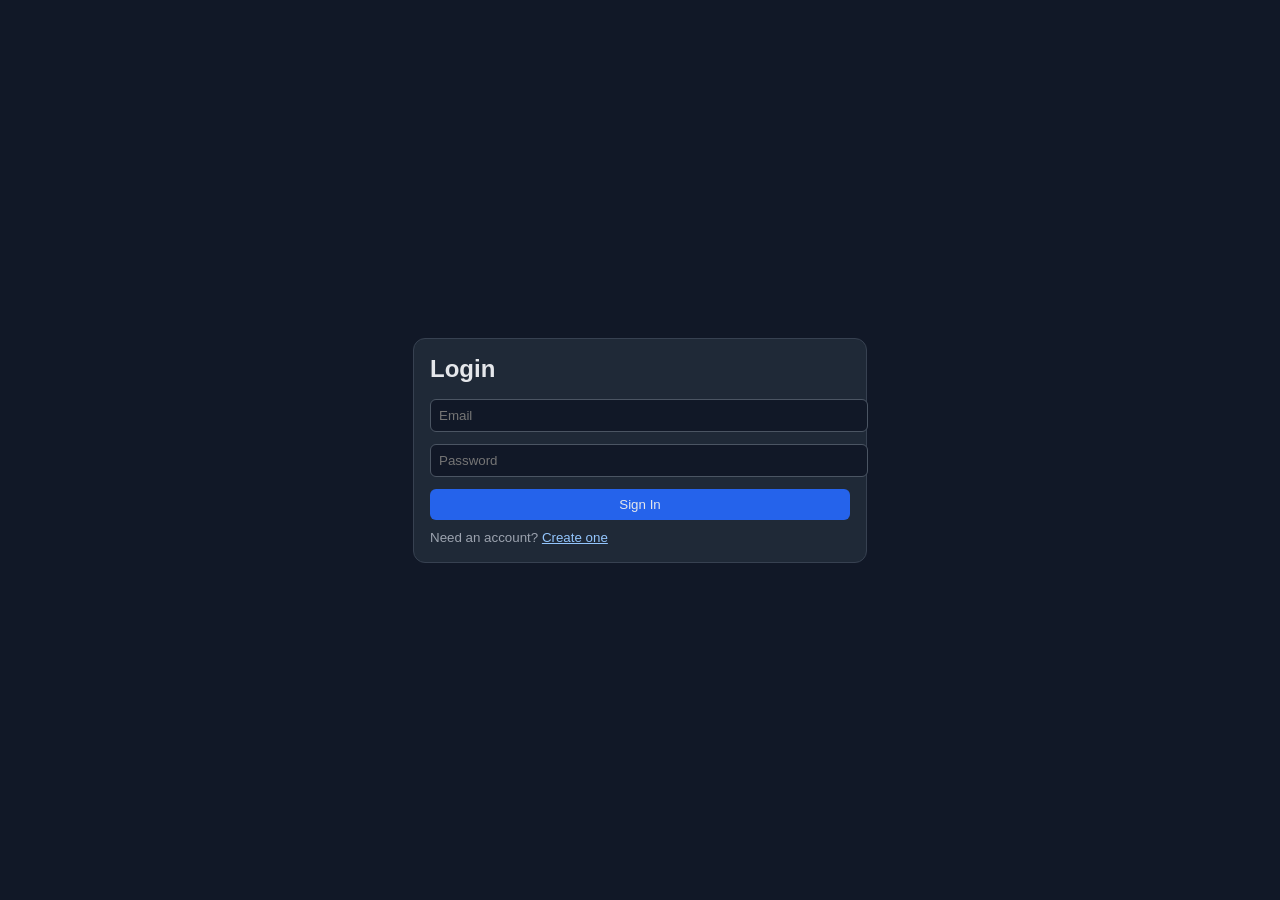
==== web/login.html @ 6c9cba86 "Redesign authentication flow with dedicated login and signup pages. This separates auth from the ope" ====
<!doctype html>
<html lang="en">
  <head>
    <meta charset="utf-8" />
    <meta name="viewport" content="width=device-width, initial-scale=1" />
    <title>Narrative Login</title>
    <style>
      :root { font-family: Arial, sans-serif; color-scheme: dark; }
      body { margin: 0; min-height: 100vh; display: grid; place-items: center; background: #111827; color: #e5e7eb; }
      .card { width: min(420px, 92vw); background: #1f2937; border: 1px solid #374151; border-radius: 12px; padding: 1rem; }
      h1 { margin: 0 0 0.75rem; }
      input, button { width: 100%; margin: 0.25rem 0 0.5rem; background: #111827; color: #e5e7eb; border: 1px solid #4b5563; border-radius: 6px; padding: 0.5rem; }
      button { cursor: pointer; background: #2563eb; border: 0; }
      a { color: #93c5fd; }
      small { color: #9ca3af; }
    </style>
  </head>
  <body>
    <section class="card">
      <h1>Login</h1>
      <form id="loginForm">
        <input name="email" type="email" placeholder="Email" autocomplete="username" required />
        <input name="password" type="password" placeholder="Password" autocomplete="current-password" required />
        <button type="submit">Sign In</button>
      </form>
      <small>Need an account? <a href="/signup">Create one</a></small>
    </section>
    <script>
      if (localStorage.getItem("narrative_token")) {
        window.location.replace("/");
      }
      document.getElementById("loginForm").addEventListener("submit", async (e) => {
        e.preventDefault();
        const payload = Object.fromEntries(new FormData(e.target).entries());
        const res = await fetch("/api/auth/login", {
          method: "POST",
          headers: { "Content-Type": "application/json" },
          body: JSON.stringify(payload),
        });
        const data = await res.json();
        if (!res.ok) return alert(data.detail || "Login failed");
        localStorage.setItem("narrative_token", data.access_token);
        window.location.replace("/");
      });
    </script>
  </body>
</html>
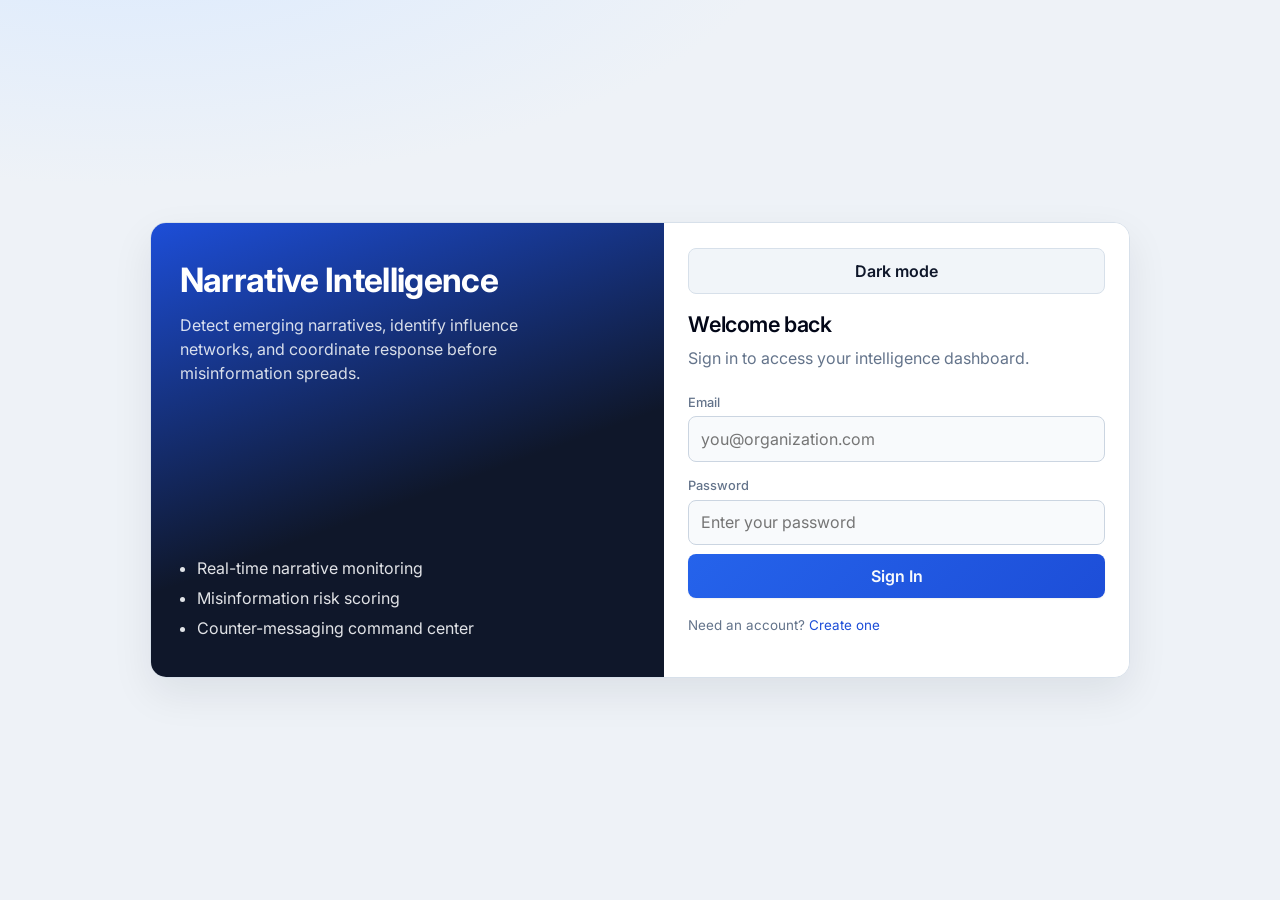
==== commit 22b6e74a: "Redesign UI with a professional enterprise intelligence experience. Introduce a shared design system" ====
--- a/web/login.html
+++ b/web/login.html
@@ -3,28 +3,50 @@
   <head>
     <meta charset="utf-8" />
     <meta name="viewport" content="width=device-width, initial-scale=1" />
-    <title>Narrative Login</title>
-    <style>
-      :root { font-family: Arial, sans-serif; color-scheme: dark; }
-      body { margin: 0; min-height: 100vh; display: grid; place-items: center; background: #111827; color: #e5e7eb; }
-      .card { width: min(420px, 92vw); background: #1f2937; border: 1px solid #374151; border-radius: 12px; padding: 1rem; }
-      h1 { margin: 0 0 0.75rem; }
-      input, button { width: 100%; margin: 0.25rem 0 0.5rem; background: #111827; color: #e5e7eb; border: 1px solid #4b5563; border-radius: 6px; padding: 0.5rem; }
-      button { cursor: pointer; background: #2563eb; border: 0; }
-      a { color: #93c5fd; }
-      small { color: #9ca3af; }
-    </style>
+    <title>Login | Narrative</title>
+    <script>
+      (function () {
+        var t = localStorage.getItem("narrative_theme");
+        if (!t && window.matchMedia("(prefers-color-scheme: light)").matches) t = "light";
+        document.documentElement.setAttribute("data-theme", t || "dark");
+      })();
+    </script>
+    <link rel="stylesheet" href="/web/theme.css" />
+    <script src="/web/theme.js" defer></script>
   </head>
-  <body>
-    <section class="card">
-      <h1>Login</h1>
-      <form id="loginForm">
-        <input name="email" type="email" placeholder="Email" autocomplete="username" required />
-        <input name="password" type="password" placeholder="Password" autocomplete="current-password" required />
-        <button type="submit">Sign In</button>
-      </form>
-      <small>Need an account? <a href="/signup">Create one</a></small>
-    </section>
+  <body class="auth-page">
+    <div class="auth-shell">
+      <aside class="auth-brand">
+        <div>
+          <h1>Narrative Intelligence</h1>
+          <p>Detect emerging narratives, identify influence networks, and coordinate response before misinformation spreads.</p>
+        </div>
+        <ul>
+          <li>Real-time narrative monitoring</li>
+          <li>Misinformation risk scoring</li>
+          <li>Counter-messaging command center</li>
+        </ul>
+      </aside>
+      <section class="auth-card">
+        <div class="auth-toolbar">
+          <button type="button" class="btn-secondary" data-theme-toggle>Light mode</button>
+        </div>
+        <h2>Welcome back</h2>
+        <p class="auth-subtitle">Sign in to access your intelligence dashboard.</p>
+        <form id="loginForm" class="form-grid">
+          <div>
+            <label for="email">Email</label>
+            <input id="email" name="email" type="email" placeholder="you@organization.com" autocomplete="username" required />
+          </div>
+          <div>
+            <label for="password">Password</label>
+            <input id="password" name="password" type="password" placeholder="Enter your password" autocomplete="current-password" required />
+          </div>
+          <button type="submit">Sign In</button>
+        </form>
+        <p class="auth-footer"><small>Need an account? <a href="/signup">Create one</a></small></p>
+      </section>
+    </div>
     <script>
       if (localStorage.getItem("narrative_token")) {
         window.location.replace("/");
--- a/web/theme.css
+++ b/web/theme.css
@@ -0,0 +1,743 @@
+@import url("https://fonts.googleapis.com/css2?family=Inter:wght@400;500;600;700&display=swap");
+
+:root,
+[data-theme="dark"] {
+  color-scheme: dark;
+  --bg: #070d1a;
+  --bg-gradient-top: #0f1c33;
+  --panel: #0f172a;
+  --panel-elevated: #131f35;
+  --panel-soft: #0b1324;
+  --sidebar: #0a1222;
+  --header: rgba(12, 20, 38, 0.92);
+  --border: #1e2d4a;
+  --border-soft: #16233b;
+  --text: #e2e8f0;
+  --text-strong: #f8fafc;
+  --muted: #94a3b8;
+  --brand: #4f8cff;
+  --brand-dark: #2563eb;
+  --brand-glow: rgba(79, 140, 255, 0.22);
+  --accent: #22d3ee;
+  --link: #93c5fd;
+  --nav-text: #cbd5e1;
+  --nav-hover: rgba(79, 140, 255, 0.12);
+  --nav-active: rgba(79, 140, 255, 0.2);
+  --pill: #1e293b;
+  --input-border: #273549;
+  --input-focus: rgba(79, 140, 255, 0.45);
+  --shadow-sm: 0 1px 2px rgba(0, 0, 0, 0.28);
+  --shadow: 0 14px 40px rgba(0, 0, 0, 0.35);
+  --overlay: rgba(2, 6, 23, 0.62);
+  --btn-secondary-bg: #152238;
+  --btn-secondary-text: #e2e8f0;
+  --harmful-bg: #7f1d1d;
+  --harmful-text: #fecaca;
+  --connected-bg: #064e3b;
+  --connected-text: #a7f3d0;
+  --success: #10b981;
+  --warning: #f59e0b;
+  --radius-sm: 8px;
+  --radius-md: 12px;
+  --radius-lg: 16px;
+}
+
+[data-theme="light"] {
+  color-scheme: light;
+  --bg: #eef2f7;
+  --bg-gradient-top: #dbeafe;
+  --panel: #ffffff;
+  --panel-elevated: #ffffff;
+  --panel-soft: #f8fafc;
+  --sidebar: #ffffff;
+  --header: rgba(255, 255, 255, 0.96);
+  --border: #d7e0ea;
+  --border-soft: #e8edf3;
+  --text: #0f172a;
+  --text-strong: #020617;
+  --muted: #64748b;
+  --brand: #2563eb;
+  --brand-dark: #1d4ed8;
+  --brand-glow: rgba(37, 99, 235, 0.14);
+  --accent: #0891b2;
+  --link: #1d4ed8;
+  --nav-text: #334155;
+  --nav-hover: rgba(37, 99, 235, 0.08);
+  --nav-active: rgba(37, 99, 235, 0.14);
+  --pill: #e2e8f0;
+  --input-border: #cbd5e1;
+  --input-focus: rgba(37, 99, 235, 0.28);
+  --shadow-sm: 0 1px 2px rgba(15, 23, 42, 0.06);
+  --shadow: 0 16px 40px rgba(15, 23, 42, 0.08);
+  --overlay: rgba(15, 23, 42, 0.32);
+  --btn-secondary-bg: #f1f5f9;
+  --btn-secondary-text: #0f172a;
+  --harmful-bg: #fee2e2;
+  --harmful-text: #991b1b;
+  --connected-bg: #d1fae5;
+  --connected-text: #065f46;
+  --success: #059669;
+  --warning: #d97706;
+}
+
+*,
+*::before,
+*::after {
+  box-sizing: border-box;
+}
+
+html {
+  -webkit-text-size-adjust: 100%;
+}
+
+body {
+  margin: 0;
+  font-family: Inter, "Segoe UI", system-ui, sans-serif;
+  background: radial-gradient(1200px 500px at 10% -10%, var(--bg-gradient-top) 0%, var(--bg) 55%);
+  color: var(--text);
+  min-height: 100vh;
+  overflow-x: hidden;
+  line-height: 1.5;
+}
+
+h1,
+h2,
+h3 {
+  margin: 0;
+  letter-spacing: -0.02em;
+  color: var(--text-strong);
+}
+
+h1 {
+  font-size: clamp(1.35rem, 2.8vw, 1.85rem);
+  font-weight: 700;
+}
+
+h2 {
+  font-size: 1.05rem;
+  font-weight: 600;
+}
+
+a {
+  color: var(--link);
+  text-decoration: none;
+}
+
+a:hover {
+  text-decoration: underline;
+}
+
+small {
+  color: var(--muted);
+  font-size: 0.84rem;
+}
+
+label {
+  display: block;
+  font-size: 0.8rem;
+  font-weight: 500;
+  color: var(--muted);
+  margin: 0.35rem 0 0.25rem;
+}
+
+input,
+button,
+textarea,
+select {
+  width: 100%;
+  margin: 0;
+  background: var(--panel-soft);
+  color: var(--text);
+  border: 1px solid var(--input-border);
+  border-radius: var(--radius-sm);
+  padding: 0.62rem 0.72rem;
+  font: inherit;
+  transition: border-color 0.15s ease, box-shadow 0.15s ease;
+}
+
+input:focus,
+textarea:focus,
+select:focus {
+  outline: none;
+  border-color: var(--brand);
+  box-shadow: 0 0 0 3px var(--input-focus);
+}
+
+textarea {
+  min-height: 5.5rem;
+  resize: vertical;
+}
+
+button {
+  cursor: pointer;
+  background: linear-gradient(135deg, var(--brand), var(--brand-dark));
+  border: 0;
+  color: #f8fafc;
+  font-weight: 600;
+  box-shadow: var(--shadow-sm);
+}
+
+button:hover {
+  filter: brightness(1.05);
+}
+
+button.btn-secondary {
+  background: var(--btn-secondary-bg);
+  color: var(--btn-secondary-text);
+  border: 1px solid var(--border);
+  box-shadow: none;
+}
+
+button.btn-ghost {
+  background: transparent;
+  color: var(--text);
+  border: 1px solid var(--border);
+  box-shadow: none;
+}
+
+.hidden {
+  display: none !important;
+}
+
+/* Auth */
+.auth-page {
+  min-height: 100vh;
+  display: grid;
+  place-items: center;
+  padding: 1rem;
+}
+
+.auth-shell {
+  width: min(980px, 100%);
+  display: grid;
+  grid-template-columns: 1.05fr 0.95fr;
+  border: 1px solid var(--border);
+  border-radius: var(--radius-lg);
+  overflow: hidden;
+  box-shadow: var(--shadow);
+  background: var(--panel);
+}
+
+.auth-brand {
+  padding: 2rem 1.8rem;
+  background: linear-gradient(160deg, var(--brand-dark), #0f172a 58%);
+  color: #f8fafc;
+  display: flex;
+  flex-direction: column;
+  justify-content: space-between;
+  gap: 1.5rem;
+}
+
+.auth-brand h1 {
+  color: #fff;
+  font-size: clamp(1.6rem, 3vw, 2.1rem);
+}
+
+.auth-brand p {
+  margin: 0.5rem 0 0;
+  color: rgba(248, 250, 252, 0.86);
+  max-width: 34ch;
+}
+
+.auth-brand ul {
+  margin: 0;
+  padding-left: 1.1rem;
+  color: rgba(248, 250, 252, 0.9);
+}
+
+.auth-brand li {
+  margin: 0.35rem 0;
+}
+
+.auth-card {
+  padding: 1.6rem 1.5rem;
+  background: var(--panel);
+}
+
+.auth-toolbar {
+  display: flex;
+  justify-content: flex-end;
+  margin-bottom: 0.85rem;
+}
+
+.auth-card h2 {
+  font-size: 1.35rem;
+  margin-bottom: 0.35rem;
+}
+
+.auth-subtitle {
+  margin: 0 0 1.1rem;
+  color: var(--muted);
+}
+
+.auth-footer {
+  margin-top: 0.85rem;
+}
+
+/* App shell */
+.app-layout {
+  display: grid;
+  grid-template-columns: 272px minmax(0, 1fr);
+  min-height: 100vh;
+}
+
+.sidebar-backdrop {
+  display: none;
+  position: fixed;
+  inset: 0;
+  background: var(--overlay);
+  z-index: 30;
+}
+
+.sidebar {
+  background: var(--sidebar);
+  border-right: 1px solid var(--border);
+  padding: 1rem 0.85rem 1.2rem;
+  position: sticky;
+  top: 0;
+  height: 100vh;
+  overflow-y: auto;
+  z-index: 40;
+}
+
+.brand {
+  display: flex;
+  align-items: center;
+  gap: 0.7rem;
+  padding: 0.35rem 0.45rem 1rem;
+  margin-bottom: 0.35rem;
+  border-bottom: 1px solid var(--border-soft);
+}
+
+.brand-mark {
+  width: 2.2rem;
+  height: 2.2rem;
+  border-radius: 10px;
+  display: grid;
+  place-items: center;
+  font-weight: 700;
+  color: #fff;
+  background: linear-gradient(135deg, var(--brand), var(--brand-dark));
+  box-shadow: 0 8px 18px var(--brand-glow);
+}
+
+.brand strong {
+  display: block;
+  font-size: 0.98rem;
+  color: var(--text-strong);
+}
+
+.brand small {
+  font-size: 0.72rem;
+  letter-spacing: 0.03em;
+  text-transform: uppercase;
+}
+
+.nav-group {
+  margin-bottom: 0.75rem;
+}
+
+.nav-label {
+  display: block;
+  color: var(--muted);
+  font-size: 0.7rem;
+  text-transform: uppercase;
+  margin: 0.65rem 0.4rem 0.35rem;
+  letter-spacing: 0.08em;
+  font-weight: 600;
+}
+
+.sidebar a {
+  display: flex;
+  align-items: center;
+  gap: 0.55rem;
+  color: var(--nav-text);
+  text-decoration: none;
+  padding: 0.52rem 0.62rem;
+  border-radius: var(--radius-sm);
+  font-size: 0.9rem;
+  font-weight: 500;
+  border: 1px solid transparent;
+}
+
+.sidebar a:hover {
+  background: var(--nav-hover);
+  text-decoration: none;
+}
+
+.sidebar a.active {
+  background: var(--nav-active);
+  color: var(--text-strong);
+  border-color: rgba(79, 140, 255, 0.25);
+}
+
+.nav-icon {
+  width: 1.1rem;
+  text-align: center;
+  opacity: 0.85;
+  font-size: 0.82rem;
+}
+
+.main-content {
+  padding: 1rem 1.25rem 2rem;
+  min-width: 0;
+}
+
+.topbar {
+  display: flex;
+  justify-content: space-between;
+  align-items: center;
+  gap: 0.75rem;
+  margin-bottom: 0.85rem;
+  padding: 0.75rem 0.95rem;
+  background: var(--header);
+  border: 1px solid var(--border);
+  border-radius: var(--radius-md);
+  backdrop-filter: blur(10px);
+}
+
+.topbar-left {
+  display: flex;
+  align-items: center;
+  gap: 0.65rem;
+  min-width: 0;
+}
+
+.user-chip {
+  display: inline-flex;
+  align-items: center;
+  gap: 0.45rem;
+  padding: 0.35rem 0.55rem;
+  border-radius: 999px;
+  border: 1px solid var(--border);
+  background: var(--panel-soft);
+  max-width: 100%;
+}
+
+.user-avatar {
+  width: 1.65rem;
+  height: 1.65rem;
+  border-radius: 999px;
+  display: grid;
+  place-items: center;
+  font-size: 0.72rem;
+  font-weight: 700;
+  color: #fff;
+  background: linear-gradient(135deg, var(--brand), var(--accent));
+}
+
+.user-chip small {
+  white-space: nowrap;
+  overflow: hidden;
+  text-overflow: ellipsis;
+}
+
+.topbar-actions {
+  display: flex;
+  flex-wrap: wrap;
+  gap: 0.45rem;
+  align-items: center;
+  justify-content: flex-end;
+}
+
+.topbar-actions button {
+  width: auto;
+  margin: 0;
+  white-space: nowrap;
+}
+
+.sidebar-toggle {
+  display: none;
+}
+
+.page-hero {
+  margin-bottom: 0.9rem;
+  padding: 0.2rem 0.1rem 0;
+}
+
+.eyebrow {
+  margin: 0 0 0.25rem;
+  font-size: 0.72rem;
+  text-transform: uppercase;
+  letter-spacing: 0.1em;
+  font-weight: 600;
+  color: var(--brand);
+}
+
+.page-subtitle {
+  margin: 0.35rem 0 0;
+  color: var(--muted);
+  max-width: 70ch;
+}
+
+.grid {
+  display: grid;
+  grid-template-columns: repeat(auto-fit, minmax(min(100%, 340px), 1fr));
+  gap: 1rem;
+}
+
+.card {
+  background: var(--panel-elevated);
+  border: 1px solid var(--border);
+  border-radius: var(--radius-md);
+  padding: 1rem 1rem 1.05rem;
+  box-shadow: var(--shadow-sm);
+  min-width: 0;
+}
+
+.card-head {
+  display: flex;
+  justify-content: space-between;
+  align-items: flex-start;
+  gap: 0.75rem;
+  margin-bottom: 0.85rem;
+  padding-bottom: 0.7rem;
+  border-bottom: 1px solid var(--border-soft);
+}
+
+.card-desc {
+  margin: 0.2rem 0 0;
+  color: var(--muted);
+  font-size: 0.84rem;
+}
+
+.card-body > * + * {
+  margin-top: 0.55rem;
+}
+
+.form-grid {
+  display: grid;
+  gap: 0.55rem;
+}
+
+.form-row-2 {
+  display: grid;
+  grid-template-columns: repeat(2, minmax(0, 1fr));
+  gap: 0.55rem;
+}
+
+.stat-grid {
+  display: grid;
+  grid-template-columns: repeat(auto-fit, minmax(150px, 1fr));
+  gap: 0.7rem;
+}
+
+.stat-card {
+  background: var(--panel-soft);
+  border: 1px solid var(--border-soft);
+  border-radius: var(--radius-sm);
+  padding: 0.75rem 0.8rem;
+}
+
+.stat-label {
+  display: block;
+  font-size: 0.74rem;
+  text-transform: uppercase;
+  letter-spacing: 0.05em;
+  color: var(--muted);
+  margin-bottom: 0.25rem;
+}
+
+.stat-value {
+  display: block;
+  font-size: 1.35rem;
+  font-weight: 700;
+  color: var(--text-strong);
+  line-height: 1.2;
+}
+
+.stat-meta {
+  display: block;
+  margin-top: 0.2rem;
+  font-size: 0.78rem;
+  color: var(--muted);
+}
+
+.emotion-row {
+  display: flex;
+  flex-wrap: wrap;
+  gap: 0.4rem;
+  margin-top: 0.65rem;
+}
+
+.item,
+.feed-item {
+  border: 1px solid var(--border-soft);
+  background: var(--panel-soft);
+  border-radius: var(--radius-sm);
+  padding: 0.65rem 0.72rem;
+  word-break: break-word;
+}
+
+.item + .item,
+.feed-item + .feed-item {
+  margin-top: 0.5rem;
+}
+
+.feed-meta {
+  display: flex;
+  flex-wrap: wrap;
+  align-items: center;
+  gap: 0.35rem;
+  margin-bottom: 0.35rem;
+}
+
+.feed-body {
+  color: var(--text);
+}
+
+.pill {
+  display: inline-flex;
+  align-items: center;
+  padding: 0.14rem 0.5rem;
+  border-radius: 999px;
+  font-size: 0.74rem;
+  font-weight: 600;
+  background: var(--pill);
+  color: var(--text);
+  border: 1px solid transparent;
+}
+
+.harmful {
+  background: var(--harmful-bg);
+  color: var(--harmful-text);
+}
+
+.connected {
+  background: var(--connected-bg);
+  color: var(--connected-text);
+}
+
+.disconnected {
+  background: var(--harmful-bg);
+  color: var(--harmful-text);
+}
+
+.empty-state {
+  text-align: center;
+  padding: 1.2rem 0.8rem;
+  color: var(--muted);
+  border: 1px dashed var(--border);
+  border-radius: var(--radius-sm);
+  background: var(--panel-soft);
+}
+
+.row {
+  display: flex;
+  gap: 0.5rem;
+  align-items: center;
+  flex-wrap: wrap;
+}
+
+.row button {
+  width: auto;
+}
+
+.toolbar {
+  display: flex;
+  gap: 0.5rem;
+  margin-bottom: 0.65rem;
+  flex-wrap: wrap;
+}
+
+.toolbar button {
+  width: auto;
+}
+
+@media (max-width: 1024px) {
+  .main-content {
+    padding: 0.85rem 0.9rem 1.5rem;
+  }
+
+  .grid {
+    grid-template-columns: repeat(auto-fit, minmax(min(100%, 280px), 1fr));
+  }
+}
+
+@media (max-width: 900px) {
+  .app-layout {
+    grid-template-columns: 1fr;
+  }
+
+  .auth-shell {
+    grid-template-columns: 1fr;
+  }
+
+  .auth-brand {
+    padding: 1.4rem 1.2rem;
+  }
+
+  .sidebar-toggle {
+    display: inline-flex;
+    align-items: center;
+    justify-content: center;
+    min-width: 2.6rem;
+    padding: 0.45rem 0.65rem;
+  }
+
+  .sidebar {
+    position: fixed;
+    left: 0;
+    top: 0;
+    width: min(88vw, 300px);
+    transform: translateX(-105%);
+    transition: transform 0.22s ease;
+    box-shadow: var(--shadow);
+  }
+
+  body.sidebar-open .sidebar {
+    transform: translateX(0);
+  }
+
+  body.sidebar-open .sidebar-backdrop {
+    display: block;
+  }
+
+  .topbar {
+    flex-direction: column;
+    align-items: stretch;
+  }
+
+  .topbar-actions {
+    justify-content: stretch;
+  }
+
+  .topbar-actions button {
+    flex: 1 1 auto;
+    min-width: 7rem;
+  }
+}
+
+@media (max-width: 560px) {
+  .auth-card,
+  .card {
+    padding: 0.9rem;
+  }
+
+  .form-row-2 {
+    grid-template-columns: 1fr;
+  }
+
+  .grid {
+    gap: 0.75rem;
+  }
+
+  .toolbar,
+  .topbar-actions {
+    flex-direction: column;
+    align-items: stretch;
+  }
+
+  .toolbar button,
+  .topbar-actions button,
+  .row button {
+    width: 100%;
+  }
+
+  input,
+  button,
+  textarea,
+  select {
+    font-size: 16px;
+  }
+}
